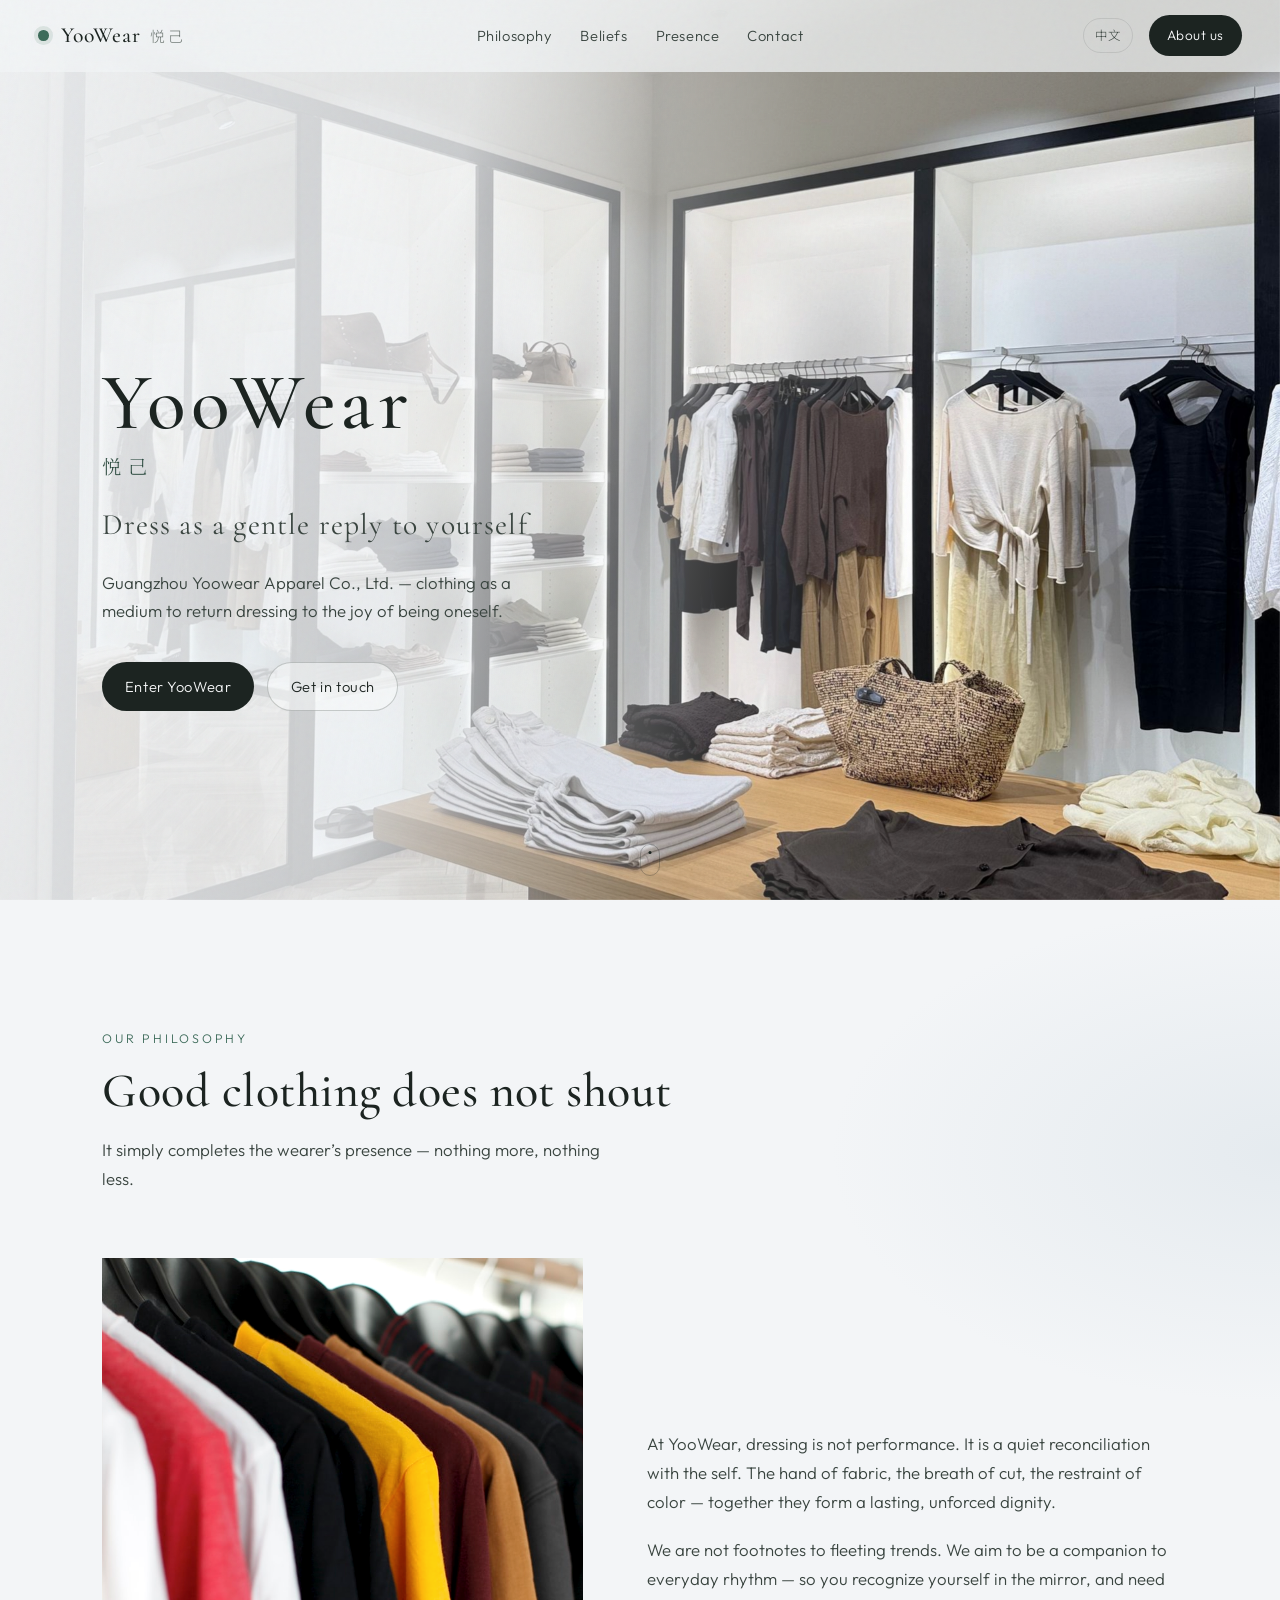
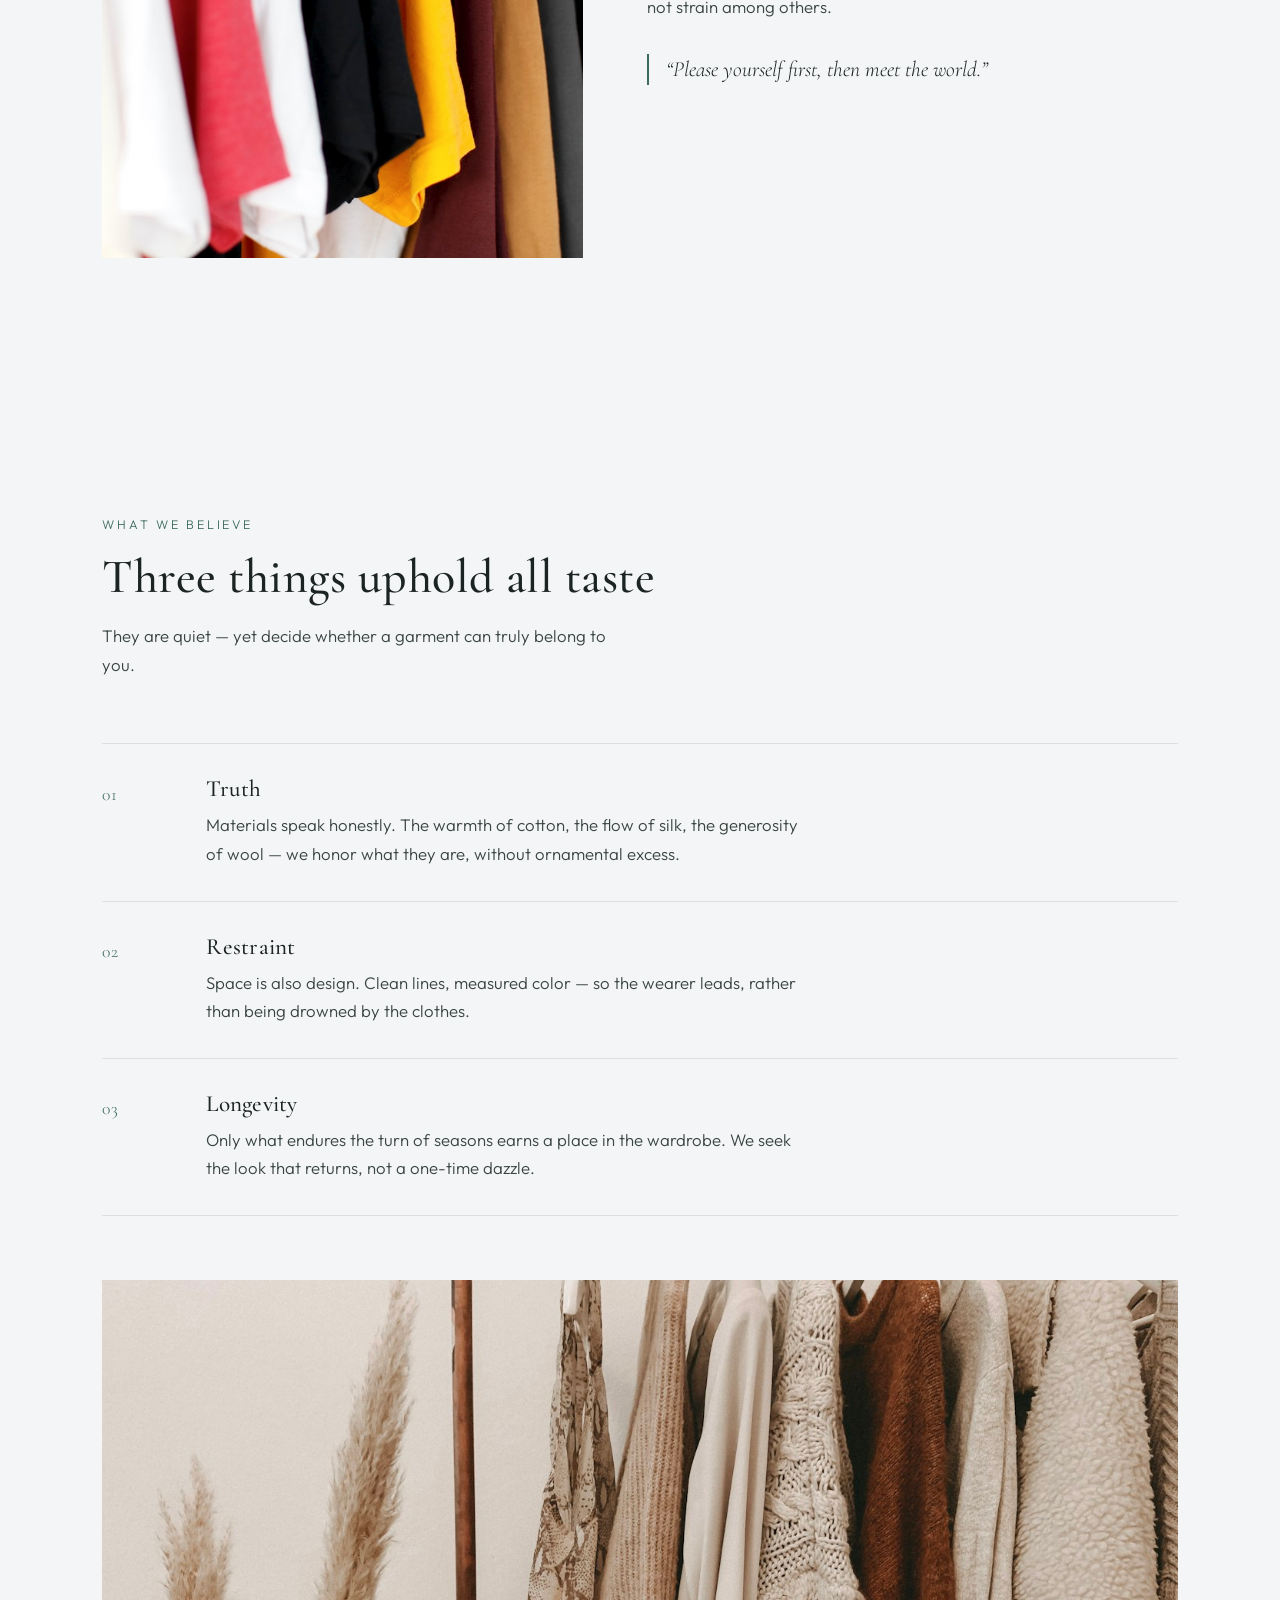
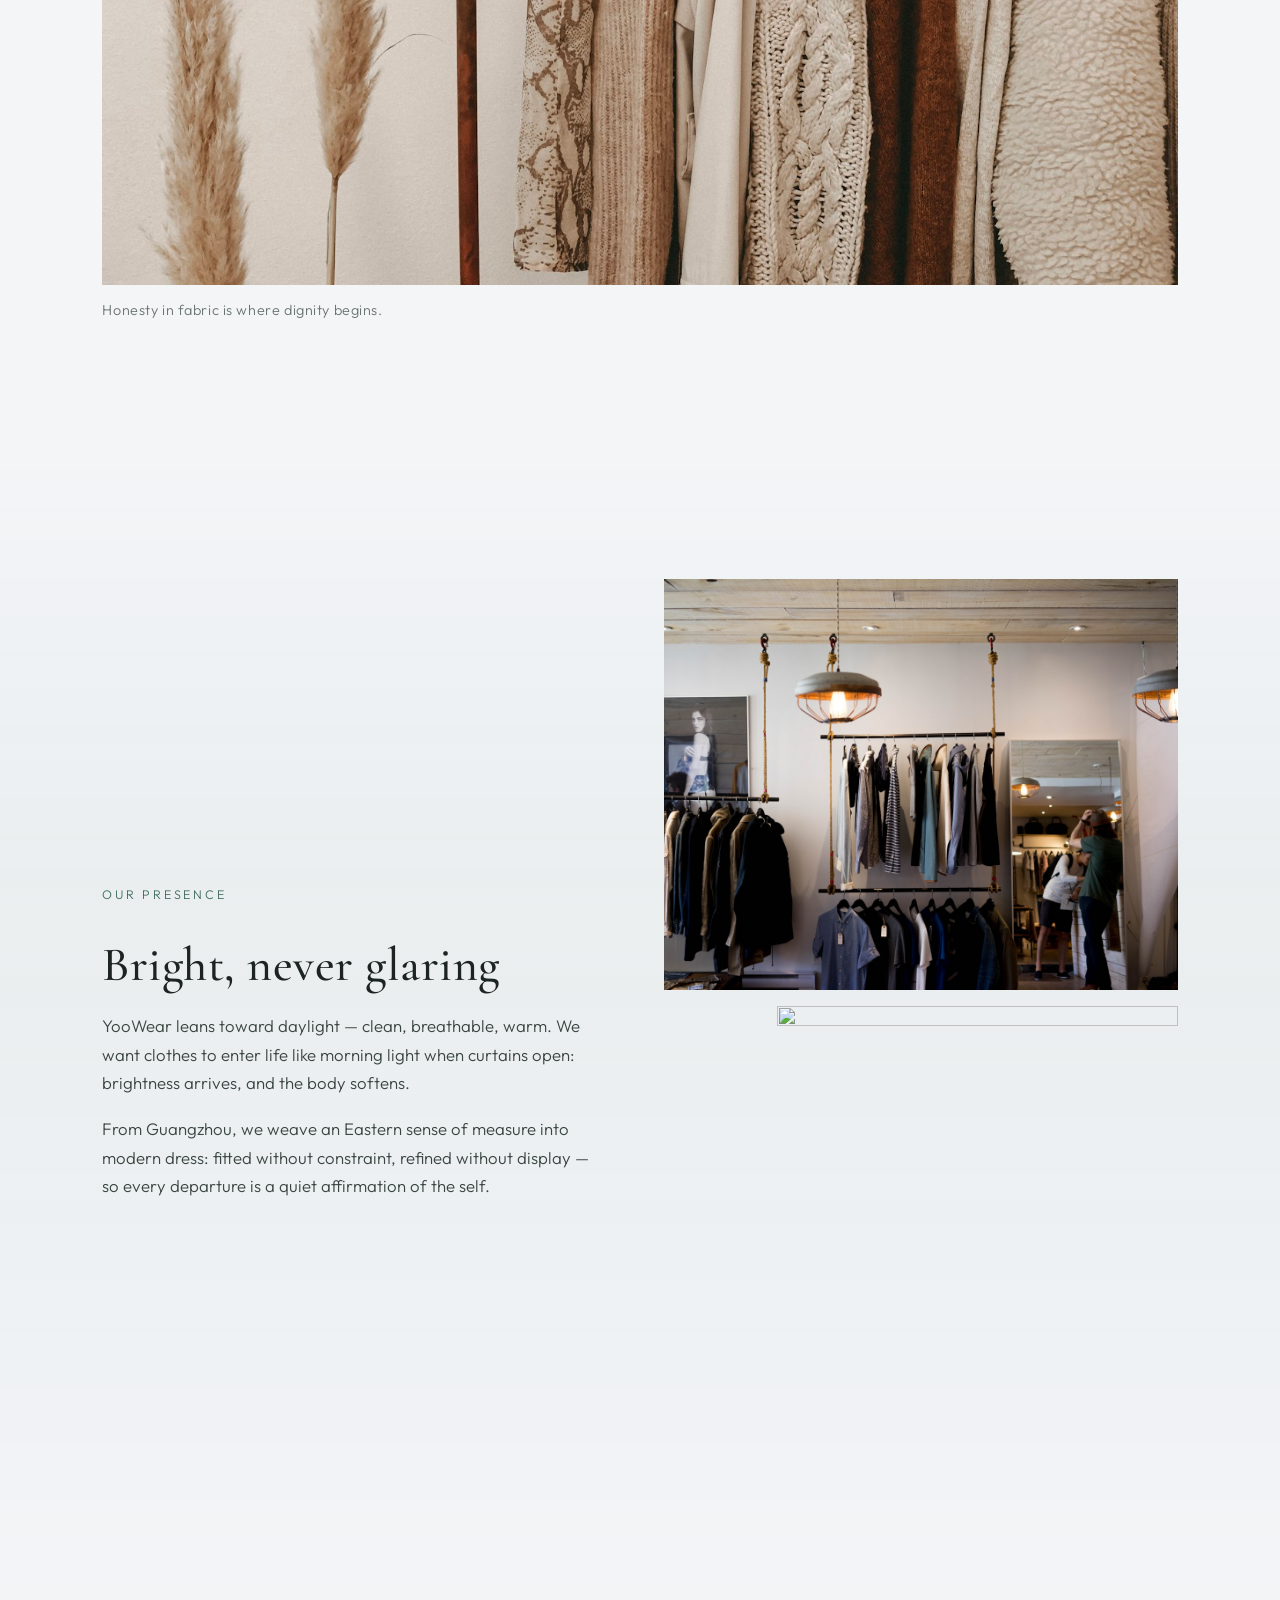
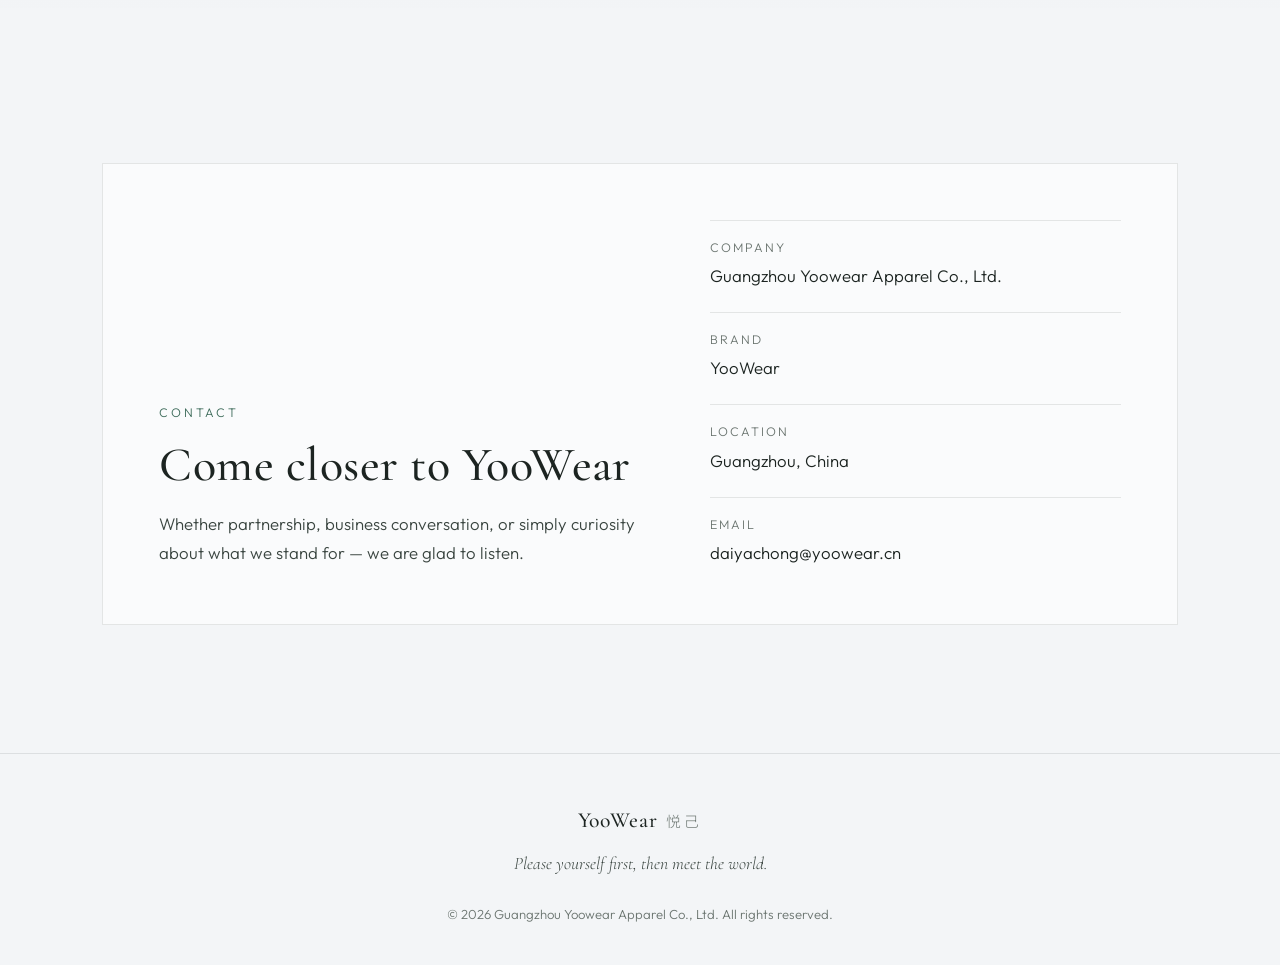
==== index.html @ 7bc07f82 "Initial commit: YooWear bilingual static site. Co-authored-by: Cursor <cursoragent@cursor.com>" ====
<!DOCTYPE html>
<html lang="zh-CN">
  <head>
    <meta charset="UTF-8" />
    <meta name="viewport" content="width=device-width, initial-scale=1.0" />
    <meta
      name="description"
      content="广州悦己服装有限公司（YooWear）——以衣为媒，让穿着回归悦己本心。"
    />
    <meta name="theme-color" content="#f3f5f7" />
    <meta property="og:title" content="YooWear 悦己 | 广州悦己服装有限公司" />
    <meta
      property="og:description"
      content="衣着，是对自己温柔的回应。Bright clothing philosophy from Guangzhou."
    />
    <meta property="og:type" content="website" />
    <meta property="og:image" content="assets/images/hero.jpg" />
    <link rel="icon" type="image/svg+xml" href="assets/favicon.svg" />
    <link rel="preconnect" href="https://fonts.googleapis.com" />
    <link rel="preconnect" href="https://fonts.gstatic.com" crossorigin />
    <link
      href="https://fonts.googleapis.com/css2?family=Cormorant+Garamond:ital,wght@0,400;0,500;0,600;1,400&family=Noto+Sans+SC:wght@300;400;500&family=Noto+Serif+SC:wght@400;500;600&family=Outfit:wght@300;400;500&display=swap"
      rel="stylesheet"
    />
    <link rel="stylesheet" href="css/styles.css" />
    <title>YooWear 悦己 | 广州悦己服装有限公司</title>
  </head>
  <body>
    <div class="noise" aria-hidden="true"></div>

    <header class="site-header" id="top">
      <a class="brand" href="#top" aria-label="YooWear">
        <span class="brand-mark" aria-hidden="true"></span>
        <span class="brand-text">
          <span class="brand-en">YooWear</span>
          <span class="brand-zh" data-i18n="brand.zh">悦己</span>
        </span>
      </a>
      <nav class="nav" aria-label="Primary">
        <a href="#philosophy" data-i18n="nav.philosophy">理念</a>
        <a href="#beliefs" data-i18n="nav.beliefs">信念</a>
        <a href="#presence" data-i18n="nav.presence">姿态</a>
        <a href="#contact" data-i18n="nav.contact">联络</a>
      </nav>
      <div class="header-actions">
        <button
          type="button"
          class="lang-switch"
          id="langSwitch"
          aria-label="Switch language"
        >
          <span data-lang-label>EN</span>
        </button>
        <a class="header-cta" href="#contact" data-i18n="nav.cta">了解我们</a>
      </div>
      <button
        type="button"
        class="menu-toggle"
        id="menuToggle"
        aria-expanded="false"
        aria-controls="mobileNav"
        aria-label="Menu"
      >
        <span></span><span></span>
      </button>
    </header>

    <div class="mobile-nav" id="mobileNav" hidden>
      <a href="#philosophy" data-i18n="nav.philosophy">理念</a>
      <a href="#beliefs" data-i18n="nav.beliefs">信念</a>
      <a href="#presence" data-i18n="nav.presence">姿态</a>
      <a href="#contact" data-i18n="nav.contact">联络</a>
      <button type="button" class="lang-switch mobile" id="langSwitchMobile">
        <span data-lang-label>EN</span>
      </button>
    </div>

    <main>
      <section class="hero" aria-label="Hero">
        <div class="hero-media">
          <img
            src="assets/images/hero.jpg"
            alt=""
            width="1920"
            height="1280"
            fetchpriority="high"
          />
          <div class="hero-veil" aria-hidden="true"></div>
        </div>
        <div class="hero-content">
          <p class="hero-brand">YooWear</p>
          <p class="hero-brand-zh" data-i18n="brand.zh">悦己</p>
          <h1 data-i18n="hero.title">衣着，是对自己温柔的回应</h1>
          <p class="hero-lead" data-i18n="hero.lead">
            广州悦己服装有限公司，以衣为媒，让穿着回归悦己本心。
          </p>
          <div class="hero-actions">
            <a class="btn btn-primary" href="#philosophy" data-i18n="hero.cta"
              >走进悦己</a
            >
            <a class="btn btn-ghost" href="#contact" data-i18n="hero.secondary"
              >与我们联络</a
            >
          </div>
        </div>
        <a class="scroll-hint" href="#philosophy" aria-hidden="true">
          <span></span>
        </a>
      </section>

      <section class="section philosophy" id="philosophy">
        <div class="section-intro">
          <p class="eyebrow" data-i18n="philosophy.eyebrow">我们的理念</p>
          <h2 data-i18n="philosophy.title">好的服装不喧哗</h2>
          <p class="section-lead" data-i18n="philosophy.lead">
            它只恰到好处地成就穿着者的气场——不多一分，也不少一分。
          </p>
        </div>
        <div class="philosophy-grid">
          <figure class="philosophy-visual reveal">
            <img
              src="assets/images/atelier.jpg"
              alt=""
              width="1400"
              height="933"
              loading="lazy"
            />
          </figure>
          <div class="philosophy-copy reveal">
            <p data-i18n="philosophy.p1">
              悦己相信，穿衣不是表演，而是日常里与自我的一次次和解。面料的触感、版型的呼吸、色彩的克制，共同构成一种安静而持久的体面。
            </p>
            <p data-i18n="philosophy.p2">
              我们不做短暂的潮流注脚，而愿成为陪伴生活节奏的衣着伙伴——让人在镜前认出自己，在人群中不必用力。
            </p>
            <blockquote data-i18n="philosophy.quote">
              「先悦己，再示人。」
            </blockquote>
          </div>
        </div>
      </section>

      <section class="section beliefs" id="beliefs">
        <div class="section-intro">
          <p class="eyebrow" data-i18n="beliefs.eyebrow">我们相信</p>
          <h2 data-i18n="beliefs.title">三件事，撑起全部审美</h2>
          <p class="section-lead" data-i18n="beliefs.lead">
            它们不响亮，却决定一件衣服能否真正属于你。
          </p>
        </div>
        <ol class="belief-list">
          <li class="belief reveal">
            <span class="belief-index">01</span>
            <div>
              <h3 data-i18n="beliefs.b1.title">本真</h3>
              <p data-i18n="beliefs.b1.text">
                材质如实说话。棉的温度、丝的流动、羊毛的包容——我们尊重它们本来的样子，不堆砌多余的装饰。
              </p>
            </div>
          </li>
          <li class="belief reveal">
            <span class="belief-index">02</span>
            <div>
              <h3 data-i18n="beliefs.b2.title">克制</h3>
              <p data-i18n="beliefs.b2.text">
                留白也是设计。线条干净，色彩节制，让穿着者成为主角，而不是被衣服淹没。
              </p>
            </div>
          </li>
          <li class="belief reveal">
            <span class="belief-index">03</span>
            <div>
              <h3 data-i18n="beliefs.b3.title">长久</h3>
              <p data-i18n="beliefs.b3.text">
                经得起季节轮转的，才配得上衣柜里的位置。我们追求可反复穿着的耐看，而非一次性的惊艳。
              </p>
            </div>
          </li>
        </ol>
        <figure class="beliefs-visual reveal">
          <img
            src="assets/images/fabric.jpg"
            alt=""
            width="1400"
            height="933"
            loading="lazy"
          />
          <figcaption data-i18n="beliefs.caption">
            面料的诚实，是一切体面的起点。
          </figcaption>
        </figure>
      </section>

      <section class="section presence" id="presence">
        <div class="presence-layout">
          <div class="presence-copy reveal">
            <p class="eyebrow" data-i18n="presence.eyebrow">我们的姿态</p>
            <h2 data-i18n="presence.title">明亮，却不刺眼</h2>
            <p data-i18n="presence.p1">
              悦己的审美倾向日光——干净、透气、带着温度。我们希望衣服走进生活时，像清晨拉开窗帘的那一刻：光线进来，人也松弛下来。
            </p>
            <p data-i18n="presence.p2">
              从广州出发，我们把东方对「分寸」的理解织进现代衣着：合身而不局促，讲究而不张扬，让每一次出门，都是对自我的轻轻肯定。
            </p>
          </div>
          <div class="presence-gallery">
            <figure class="reveal">
              <img
                src="assets/images/space.jpg"
                alt=""
                width="1400"
                height="933"
                loading="lazy"
              />
            </figure>
            <figure class="reveal">
              <img
                src="assets/images/detail.jpg"
                alt=""
                width="1200"
                height="800"
                loading="lazy"
              />
            </figure>
          </div>
        </div>
      </section>

      <section class="section contact" id="contact">
        <div class="contact-panel reveal">
          <div class="contact-copy">
            <p class="eyebrow" data-i18n="contact.eyebrow">联络</p>
            <h2 data-i18n="contact.title">欢迎走近悦己</h2>
            <p class="section-lead" data-i18n="contact.lead">
              无论是品牌合作、商务洽谈，或只是想了解我们在坚持什么——我们乐于倾听。
            </p>
          </div>
          <dl class="contact-details">
            <div>
              <dt data-i18n="contact.company">公司</dt>
              <dd data-i18n="contact.companyValue">广州悦己服装有限公司</dd>
            </div>
            <div>
              <dt data-i18n="contact.brand">品牌</dt>
              <dd>YooWear</dd>
            </div>
            <div>
              <dt data-i18n="contact.location">所在地</dt>
              <dd data-i18n="contact.locationValue">中国 · 广州</dd>
            </div>
            <div>
              <dt data-i18n="contact.email">邮箱</dt>
              <dd>
                <a href="mailto:daiyachong@yoowear.cn">daiyachong@yoowear.cn</a>
              </dd>
            </div>
          </dl>
        </div>
      </section>
    </main>

    <footer class="site-footer">
      <div class="footer-brand">
        <span class="brand-en">YooWear</span>
        <span class="brand-zh" data-i18n="brand.zh">悦己</span>
      </div>
      <p class="footer-tagline" data-i18n="footer.tagline">
        先悦己，再示人。
      </p>
      <p class="footer-copy">
        <span data-i18n="footer.rights"
          >© 2026 广州悦己服装有限公司 保留所有权利</span
        >
      </p>
    </footer>

    <script src="js/i18n.js"></script>
    <script src="js/main.js"></script>
  </body>
</html>
---- css/styles.css ----
:root {
  --bg: #f3f5f7;
  --bg-elevated: #fafbfc;
  --ink: #1c2421;
  --ink-soft: #3a4540;
  --muted: #6b7570;
  --line: rgba(28, 36, 33, 0.1);
  --accent: #3d6b5a;
  --accent-deep: #2a4a3e;
  --accent-mist: rgba(61, 107, 90, 0.12);
  --hero-veil: linear-gradient(
    105deg,
    rgba(243, 245, 247, 0.94) 0%,
    rgba(243, 245, 247, 0.78) 38%,
    rgba(243, 245, 247, 0.18) 68%,
    rgba(243, 245, 247, 0.05) 100%
  );
  --serif-en: "Cormorant Garamond", "Noto Serif SC", Georgia, serif;
  --serif-zh: "Noto Serif SC", "Cormorant Garamond", serif;
  --sans: "Outfit", "Noto Sans SC", sans-serif;
  --sans-zh: "Noto Sans SC", "Outfit", sans-serif;
  --ease: cubic-bezier(0.22, 1, 0.36, 1);
  --header-h: 4.5rem;
  --space: clamp(1.25rem, 3vw, 2.5rem);
  --max: 72rem;
}

*,
*::before,
*::after {
  box-sizing: border-box;
}

html {
  scroll-behavior: smooth;
}

body {
  margin: 0;
  min-height: 100vh;
  color: var(--ink);
  background:
    radial-gradient(1200px 600px at 10% -10%, rgba(61, 107, 90, 0.07), transparent 55%),
    radial-gradient(900px 500px at 100% 20%, rgba(180, 198, 210, 0.22), transparent 50%),
    var(--bg);
  font-family: var(--sans-zh);
  font-weight: 300;
  font-size: 1.05rem;
  line-height: 1.7;
  -webkit-font-smoothing: antialiased;
  text-rendering: optimizeLegibility;
}

body[data-lang="en"] {
  font-family: var(--sans);
}

img {
  display: block;
  max-width: 100%;
  height: auto;
}

a {
  color: inherit;
  text-decoration: none;
}

button {
  font: inherit;
  color: inherit;
  background: none;
  border: 0;
  cursor: pointer;
}

h1,
h2,
h3 {
  margin: 0;
  font-weight: 500;
  line-height: 1.2;
  letter-spacing: 0.01em;
}

body[data-lang="zh"] h1,
body[data-lang="zh"] h2,
body[data-lang="zh"] h3,
body[data-lang="zh"] .brand-zh,
body[data-lang="zh"] blockquote {
  font-family: var(--serif-zh);
}

body[data-lang="en"] h1,
body[data-lang="en"] h2,
body[data-lang="en"] h3,
body[data-lang="en"] blockquote {
  font-family: var(--serif-en);
}

p {
  margin: 0;
}

.noise {
  pointer-events: none;
  position: fixed;
  inset: 0;
  z-index: 80;
  opacity: 0.035;
  mix-blend-mode: multiply;
  background-image: url("data:image/svg+xml,%3Csvg viewBox='0 0 200 200' xmlns='http://www.w3.org/2000/svg'%3E%3Cfilter id='n'%3E%3CfeTurbulence type='fractalNoise' baseFrequency='0.85' numOctaves='4' stitchTiles='stitch'/%3E%3C/filter%3E%3Crect width='100%25' height='100%25' filter='url(%23n)'/%3E%3C/svg%3E");
}

/* Header */
.site-header {
  position: fixed;
  inset: 0 0 auto;
  z-index: 50;
  display: grid;
  grid-template-columns: 1fr auto 1fr;
  align-items: center;
  height: var(--header-h);
  padding: 0 var(--space);
  background: rgba(243, 245, 247, 0.72);
  backdrop-filter: blur(14px);
  -webkit-backdrop-filter: blur(14px);
  border-bottom: 1px solid transparent;
  transition: border-color 0.4s var(--ease), background 0.4s var(--ease);
}

.site-header.is-scrolled {
  border-bottom-color: var(--line);
  background: rgba(243, 245, 247, 0.9);
}

.brand {
  display: inline-flex;
  align-items: center;
  gap: 0.75rem;
  justify-self: start;
}

.brand-mark {
  width: 0.65rem;
  height: 0.65rem;
  border-radius: 50%;
  background: var(--accent);
  box-shadow: 0 0 0 4px var(--accent-mist);
}

.brand-text {
  display: flex;
  align-items: baseline;
  gap: 0.55rem;
}

.brand-en {
  font-family: var(--serif-en);
  font-size: 1.35rem;
  font-weight: 500;
  letter-spacing: 0.04em;
}

.brand-zh {
  font-size: 0.92rem;
  color: var(--muted);
  letter-spacing: 0.2em;
}

.nav {
  display: none;
  gap: 1.75rem;
}

.nav a,
.mobile-nav a {
  position: relative;
  font-size: 0.92rem;
  letter-spacing: 0.04em;
  color: var(--ink-soft);
  transition: color 0.25s var(--ease);
}

.nav a::after {
  content: "";
  position: absolute;
  left: 0;
  right: 0;
  bottom: -0.35rem;
  height: 1px;
  background: var(--accent);
  transform: scaleX(0);
  transform-origin: left;
  transition: transform 0.35s var(--ease);
}

.nav a:hover,
.mobile-nav a:hover {
  color: var(--ink);
}

.nav a:hover::after {
  transform: scaleX(1);
}

.header-actions {
  display: none;
  align-items: center;
  gap: 1rem;
  justify-self: end;
}

.lang-switch {
  min-width: 2.75rem;
  padding: 0.35rem 0.65rem;
  border: 1px solid var(--line);
  border-radius: 999px;
  font-size: 0.78rem;
  letter-spacing: 0.12em;
  color: var(--ink-soft);
  transition: border-color 0.25s var(--ease), color 0.25s var(--ease),
    background 0.25s var(--ease);
}

.lang-switch:hover {
  border-color: var(--accent);
  color: var(--accent-deep);
  background: var(--accent-mist);
}

.header-cta {
  padding: 0.55rem 1.1rem;
  border-radius: 999px;
  background: var(--ink);
  color: var(--bg-elevated);
  font-size: 0.85rem;
  letter-spacing: 0.04em;
  transition: background 0.25s var(--ease), transform 0.25s var(--ease);
}

.header-cta:hover {
  background: var(--accent-deep);
  transform: translateY(-1px);
}

.menu-toggle {
  justify-self: end;
  width: 2.5rem;
  height: 2.5rem;
  display: grid;
  place-content: center;
  gap: 6px;
}

.menu-toggle span {
  display: block;
  width: 1.25rem;
  height: 1.5px;
  background: var(--ink);
  transition: transform 0.3s var(--ease);
}

.menu-toggle[aria-expanded="true"] span:first-child {
  transform: translateY(3.75px) rotate(45deg);
}

.menu-toggle[aria-expanded="true"] span:last-child {
  transform: translateY(-3.75px) rotate(-45deg);
}

.mobile-nav {
  position: fixed;
  inset: var(--header-h) 0 auto;
  z-index: 45;
  display: grid;
  gap: 1.25rem;
  padding: 1.5rem var(--space) 2rem;
  background: rgba(250, 251, 252, 0.97);
  border-bottom: 1px solid var(--line);
  transform-origin: top;
  animation: drop 0.35s var(--ease);
}

.mobile-nav[hidden] {
  display: none;
}

.mobile-nav .lang-switch {
  justify-self: start;
  margin-top: 0.5rem;
}

@keyframes drop {
  from {
    opacity: 0;
    transform: translateY(-8px);
  }
  to {
    opacity: 1;
    transform: translateY(0);
  }
}

/* Hero */
.hero {
  position: relative;
  min-height: 100svh;
  display: grid;
  align-items: end;
  overflow: hidden;
}

.hero-media {
  position: absolute;
  inset: 0;
}

.hero-media img {
  width: 100%;
  height: 100%;
  object-fit: cover;
  object-position: 55% center;
  transform: scale(1.04);
  animation: heroZoom 18s var(--ease) forwards;
}

.hero-veil {
  position: absolute;
  inset: 0;
  background: var(--hero-veil);
}

.hero-content {
  position: relative;
  z-index: 2;
  width: min(100%, var(--max));
  margin: 0 auto;
  padding: calc(var(--header-h) + 4rem) var(--space) 5.5rem;
  max-width: 38rem;
  margin-left: max(var(--space), calc((100% - var(--max)) / 2));
}

.hero-brand {
  margin-bottom: 0.35rem;
  font-family: var(--serif-en);
  font-size: clamp(2.6rem, 7vw, 5rem);
  font-weight: 500;
  letter-spacing: 0.06em;
  line-height: 1.05;
  color: var(--ink);
  opacity: 0;
  animation: rise 0.9s var(--ease) 0.15s forwards;
}

.hero-brand-zh {
  margin-bottom: 1.35rem;
  font-family: var(--serif-zh);
  font-size: clamp(1rem, 2vw, 1.2rem);
  letter-spacing: 0.35em;
  color: var(--accent-deep);
  opacity: 0;
  animation: rise 0.9s var(--ease) 0.22s forwards;
}

.hero h1 {
  font-size: clamp(1.35rem, 2.8vw, 1.85rem);
  font-weight: 400;
  line-height: 1.45;
  letter-spacing: 0.04em;
  color: var(--ink-soft);
  max-width: 28rem;
  opacity: 0;
  animation: rise 1s var(--ease) 0.28s forwards;
}

body[data-lang="zh"] .hero h1 {
  letter-spacing: 0.12em;
}

.hero-lead {
  margin-top: 1.35rem;
  max-width: 28rem;
  color: var(--ink-soft);
  font-size: 1.05rem;
  opacity: 0;
  animation: rise 1s var(--ease) 0.42s forwards;
}

.hero-actions {
  display: flex;
  flex-wrap: wrap;
  gap: 0.85rem;
  margin-top: 2.25rem;
  opacity: 0;
  animation: rise 1s var(--ease) 0.55s forwards;
}

.btn {
  display: inline-flex;
  align-items: center;
  justify-content: center;
  min-height: 2.85rem;
  padding: 0.7rem 1.4rem;
  border-radius: 999px;
  font-size: 0.92rem;
  letter-spacing: 0.04em;
  transition: transform 0.25s var(--ease), background 0.25s var(--ease),
    color 0.25s var(--ease), border-color 0.25s var(--ease);
}

.btn:hover {
  transform: translateY(-2px);
}

.btn-primary {
  background: var(--ink);
  color: #f7f8f9;
}

.btn-primary:hover {
  background: var(--accent-deep);
}

.btn-ghost {
  border: 1px solid rgba(28, 36, 33, 0.22);
  background: rgba(250, 251, 252, 0.55);
  backdrop-filter: blur(6px);
}

.btn-ghost:hover {
  border-color: var(--accent);
  color: var(--accent-deep);
}

.scroll-hint {
  position: absolute;
  left: 50%;
  bottom: 1.5rem;
  z-index: 2;
  width: 1.25rem;
  height: 2rem;
  border: 1px solid rgba(28, 36, 33, 0.25);
  border-radius: 999px;
  transform: translateX(-50%);
  opacity: 0;
  animation: rise 0.8s var(--ease) 1s forwards;
}

.scroll-hint span {
  position: absolute;
  left: 50%;
  top: 0.35rem;
  width: 3px;
  height: 3px;
  border-radius: 50%;
  background: var(--ink);
  transform: translateX(-50%);
  animation: scrollDot 1.6s var(--ease) infinite;
}

@keyframes heroZoom {
  to {
    transform: scale(1);
  }
}

@keyframes rise {
  from {
    opacity: 0;
    transform: translateY(18px);
  }
  to {
    opacity: 1;
    transform: translateY(0);
  }
}

@keyframes scrollDot {
  0% {
    opacity: 1;
    transform: translate(-50%, 0);
  }
  100% {
    opacity: 0;
    transform: translate(-50%, 12px);
  }
}

/* Sections */
.section {
  width: min(100%, var(--max));
  margin: 0 auto;
  padding: clamp(4.5rem, 10vw, 8rem) var(--space);
}

.section-intro {
  max-width: 38rem;
  margin-bottom: clamp(2.5rem, 6vw, 4rem);
}

.eyebrow {
  margin-bottom: 0.85rem;
  font-size: 0.78rem;
  letter-spacing: 0.22em;
  text-transform: uppercase;
  color: var(--accent);
}

.section h2 {
  font-size: clamp(2rem, 4vw, 3rem);
}

.section-lead {
  margin-top: 1rem;
  color: var(--ink-soft);
  max-width: 32rem;
}

/* Philosophy */
.philosophy-grid {
  display: grid;
  gap: clamp(1.75rem, 4vw, 3rem);
  align-items: center;
}

.philosophy-visual {
  margin: 0;
  overflow: hidden;
}

.philosophy-visual img {
  width: 100%;
  aspect-ratio: 4 / 5;
  object-fit: cover;
  filter: saturate(0.92) contrast(1.02);
  transition: transform 1.2s var(--ease);
}

.philosophy-visual:hover img {
  transform: scale(1.03);
}

.philosophy-copy {
  display: grid;
  gap: 1.25rem;
  color: var(--ink-soft);
}

.philosophy-copy blockquote {
  margin: 0.75rem 0 0;
  padding-left: 1.1rem;
  border-left: 2px solid var(--accent);
  color: var(--ink);
  font-size: 1.35rem;
  font-style: italic;
  line-height: 1.45;
}

/* Beliefs */
.belief-list {
  list-style: none;
  margin: 0;
  padding: 0;
  display: grid;
  gap: 0;
  border-top: 1px solid var(--line);
}

.belief {
  display: grid;
  grid-template-columns: 3.5rem 1fr;
  gap: 1rem;
  padding: 1.75rem 0;
  border-bottom: 1px solid var(--line);
}

.belief-index {
  font-family: var(--serif-en);
  font-size: 1.1rem;
  color: var(--accent);
  letter-spacing: 0.06em;
  padding-top: 0.2rem;
}

.belief h3 {
  margin-bottom: 0.45rem;
  font-size: 1.45rem;
}

.belief p {
  color: var(--ink-soft);
  max-width: 38rem;
}

.beliefs-visual {
  margin: clamp(2.5rem, 6vw, 4rem) 0 0;
}

.beliefs-visual img {
  width: 100%;
  aspect-ratio: 16 / 9;
  object-fit: cover;
}

.beliefs-visual figcaption {
  margin-top: 0.85rem;
  font-size: 0.9rem;
  color: var(--muted);
  letter-spacing: 0.04em;
}

/* Presence */
.presence {
  width: 100%;
  max-width: none;
  padding-left: 0;
  padding-right: 0;
  background:
    linear-gradient(180deg, transparent, rgba(61, 107, 90, 0.05) 40%, transparent),
    var(--bg);
}

.presence-layout {
  width: min(100%, var(--max));
  margin: 0 auto;
  padding: 0 var(--space);
  display: grid;
  gap: clamp(2rem, 5vw, 4rem);
  align-items: center;
}

.presence-copy {
  max-width: 34rem;
  display: grid;
  gap: 1.1rem;
}

.presence-copy p:not(.eyebrow) {
  color: var(--ink-soft);
}

.presence-gallery {
  display: grid;
  gap: 1rem;
}

.presence-gallery figure {
  margin: 0;
  overflow: hidden;
}

.presence-gallery img {
  width: 100%;
  aspect-ratio: 5 / 4;
  object-fit: cover;
  transition: transform 1.1s var(--ease);
}

.presence-gallery figure:hover img {
  transform: scale(1.04);
}

.presence-gallery figure:last-child {
  width: 78%;
  justify-self: end;
}

.presence-gallery figure:last-child img {
  aspect-ratio: 4 / 5;
}

/* Contact */
.contact-panel {
  display: grid;
  gap: 2.5rem;
  padding: clamp(2rem, 5vw, 3.5rem);
  background: var(--bg-elevated);
  border: 1px solid var(--line);
}

.contact-details {
  margin: 0;
  display: grid;
  gap: 1.35rem;
}

.contact-details div {
  display: grid;
  gap: 0.25rem;
  padding-top: 1rem;
  border-top: 1px solid var(--line);
}

.contact-details dt {
  font-size: 0.78rem;
  letter-spacing: 0.16em;
  text-transform: uppercase;
  color: var(--muted);
}

.contact-details dd {
  margin: 0;
  font-size: 1.05rem;
}

.contact-details a {
  border-bottom: 1px solid transparent;
  transition: border-color 0.25s var(--ease), color 0.25s var(--ease);
}

.contact-details a:hover {
  color: var(--accent-deep);
  border-bottom-color: var(--accent);
}

/* Footer */
.site-footer {
  padding: 3rem var(--space) 2.5rem;
  border-top: 1px solid var(--line);
  text-align: center;
}

.footer-brand {
  display: inline-flex;
  align-items: baseline;
  gap: 0.55rem;
  margin-bottom: 0.65rem;
}

.footer-tagline {
  color: var(--ink-soft);
  font-family: var(--serif-zh);
  font-size: 1.1rem;
  margin-bottom: 1.5rem;
}

body[data-lang="en"] .footer-tagline {
  font-family: var(--serif-en);
  font-style: italic;
}

.footer-copy {
  font-size: 0.82rem;
  color: var(--muted);
}

/* Reveal */
.reveal {
  opacity: 0;
  transform: translateY(24px);
  transition: opacity 0.85s var(--ease), transform 0.85s var(--ease);
}

.reveal.is-visible {
  opacity: 1;
  transform: translateY(0);
}

/* Desktop */
@media (min-width: 860px) {
  .nav,
  .header-actions {
    display: flex;
  }

  .menu-toggle {
    display: none;
  }

  .hero-content {
    align-self: center;
    padding-bottom: 0;
    margin-top: calc(var(--header-h) * 0.5);
  }

  .hero-veil {
    background: linear-gradient(
      100deg,
      rgba(243, 245, 247, 0.96) 0%,
      rgba(243, 245, 247, 0.82) 34%,
      rgba(243, 245, 247, 0.2) 58%,
      transparent 78%
    );
  }

  .philosophy-grid {
    grid-template-columns: 0.95fr 1.05fr;
    gap: 4rem;
  }

  .philosophy-visual img {
    aspect-ratio: 4 / 5;
    min-height: 34rem;
  }

  .belief {
    grid-template-columns: 5rem 1fr;
    gap: 1.5rem;
    padding: 2rem 0;
  }

  .presence-layout {
    grid-template-columns: 1fr 1.05fr;
    gap: 4.5rem;
  }

  .contact-panel {
    grid-template-columns: 1.1fr 0.9fr;
    align-items: end;
    gap: 3rem;
  }
}

@media (min-width: 1100px) {
  .hero-media img {
    object-position: 60% center;
  }
}

@media (prefers-reduced-motion: reduce) {
  html {
    scroll-behavior: auto;
  }

  .hero-media img,
  .hero-brand,
  .hero-brand-zh,
  .hero h1,
  .hero-lead,
  .hero-actions,
  .scroll-hint,
  .reveal {
    animation: none !important;
    transition: none !important;
    opacity: 1 !important;
    transform: none !important;
  }
}
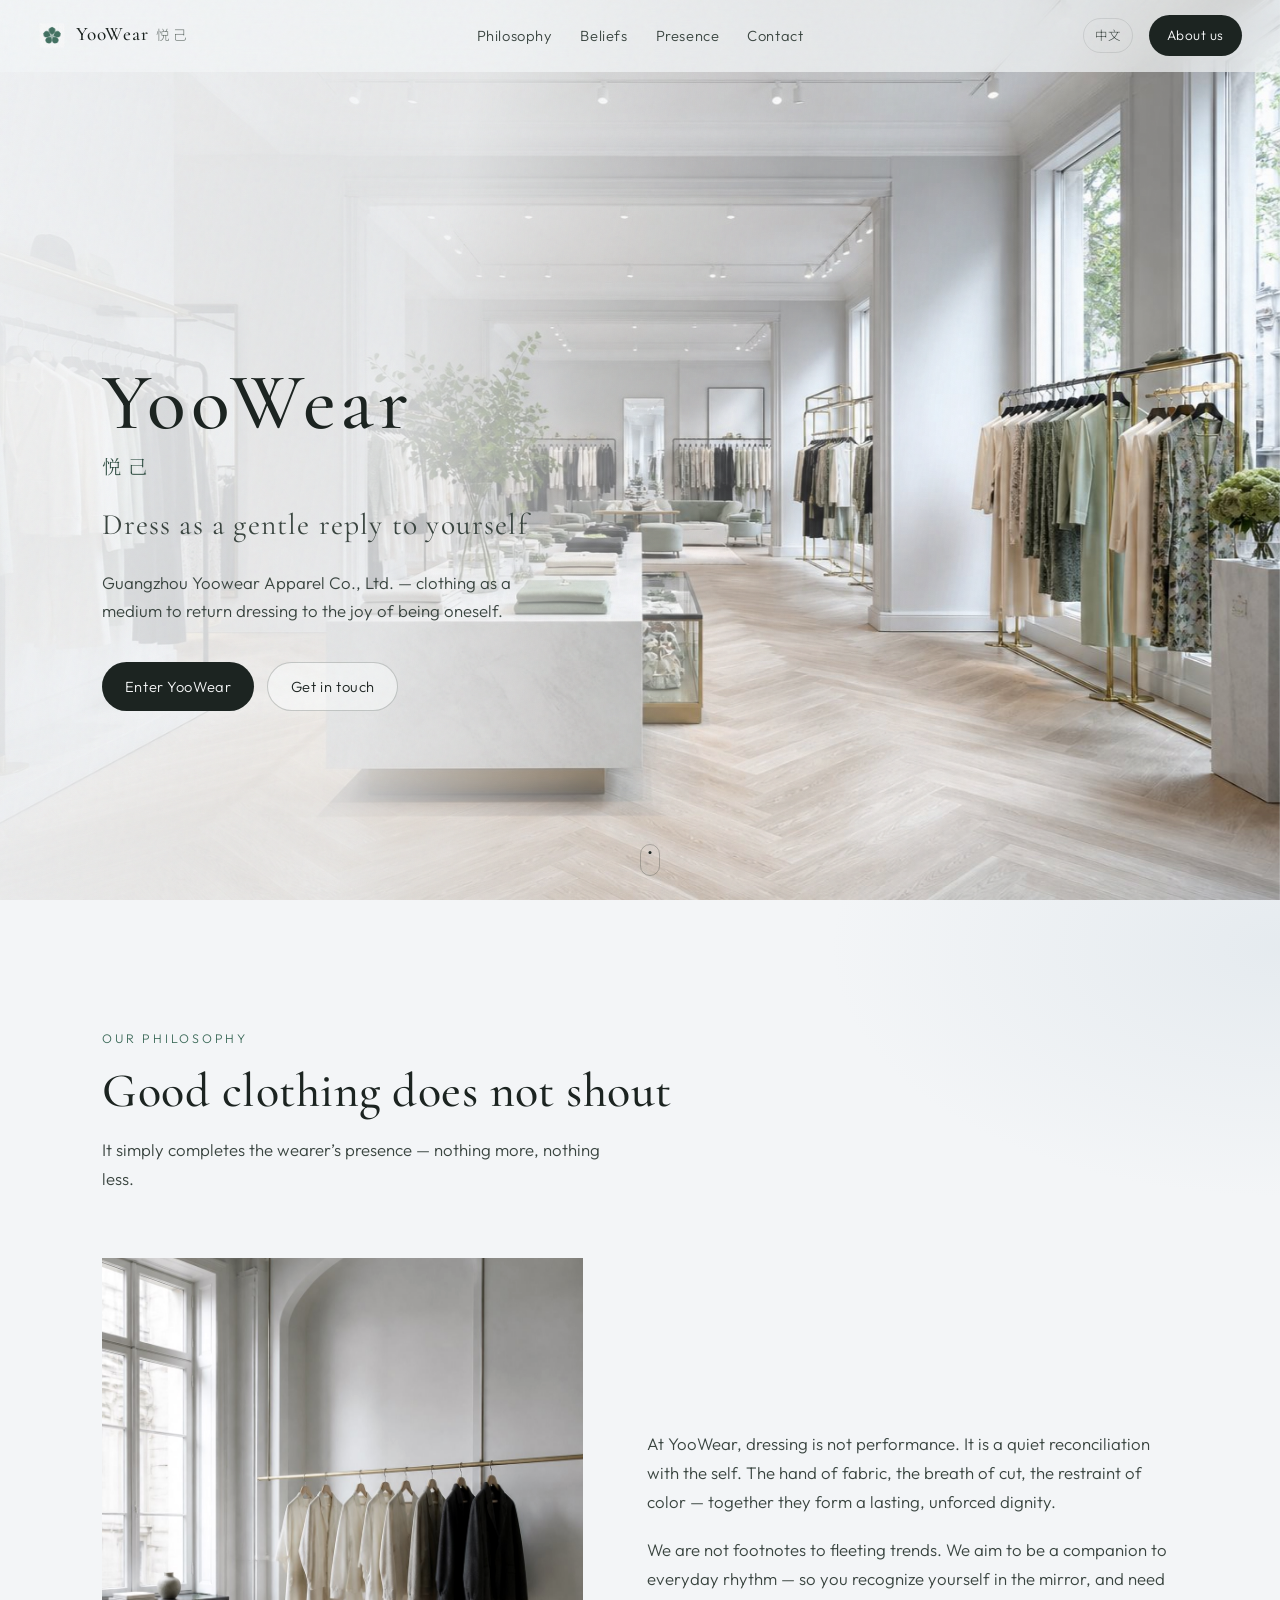
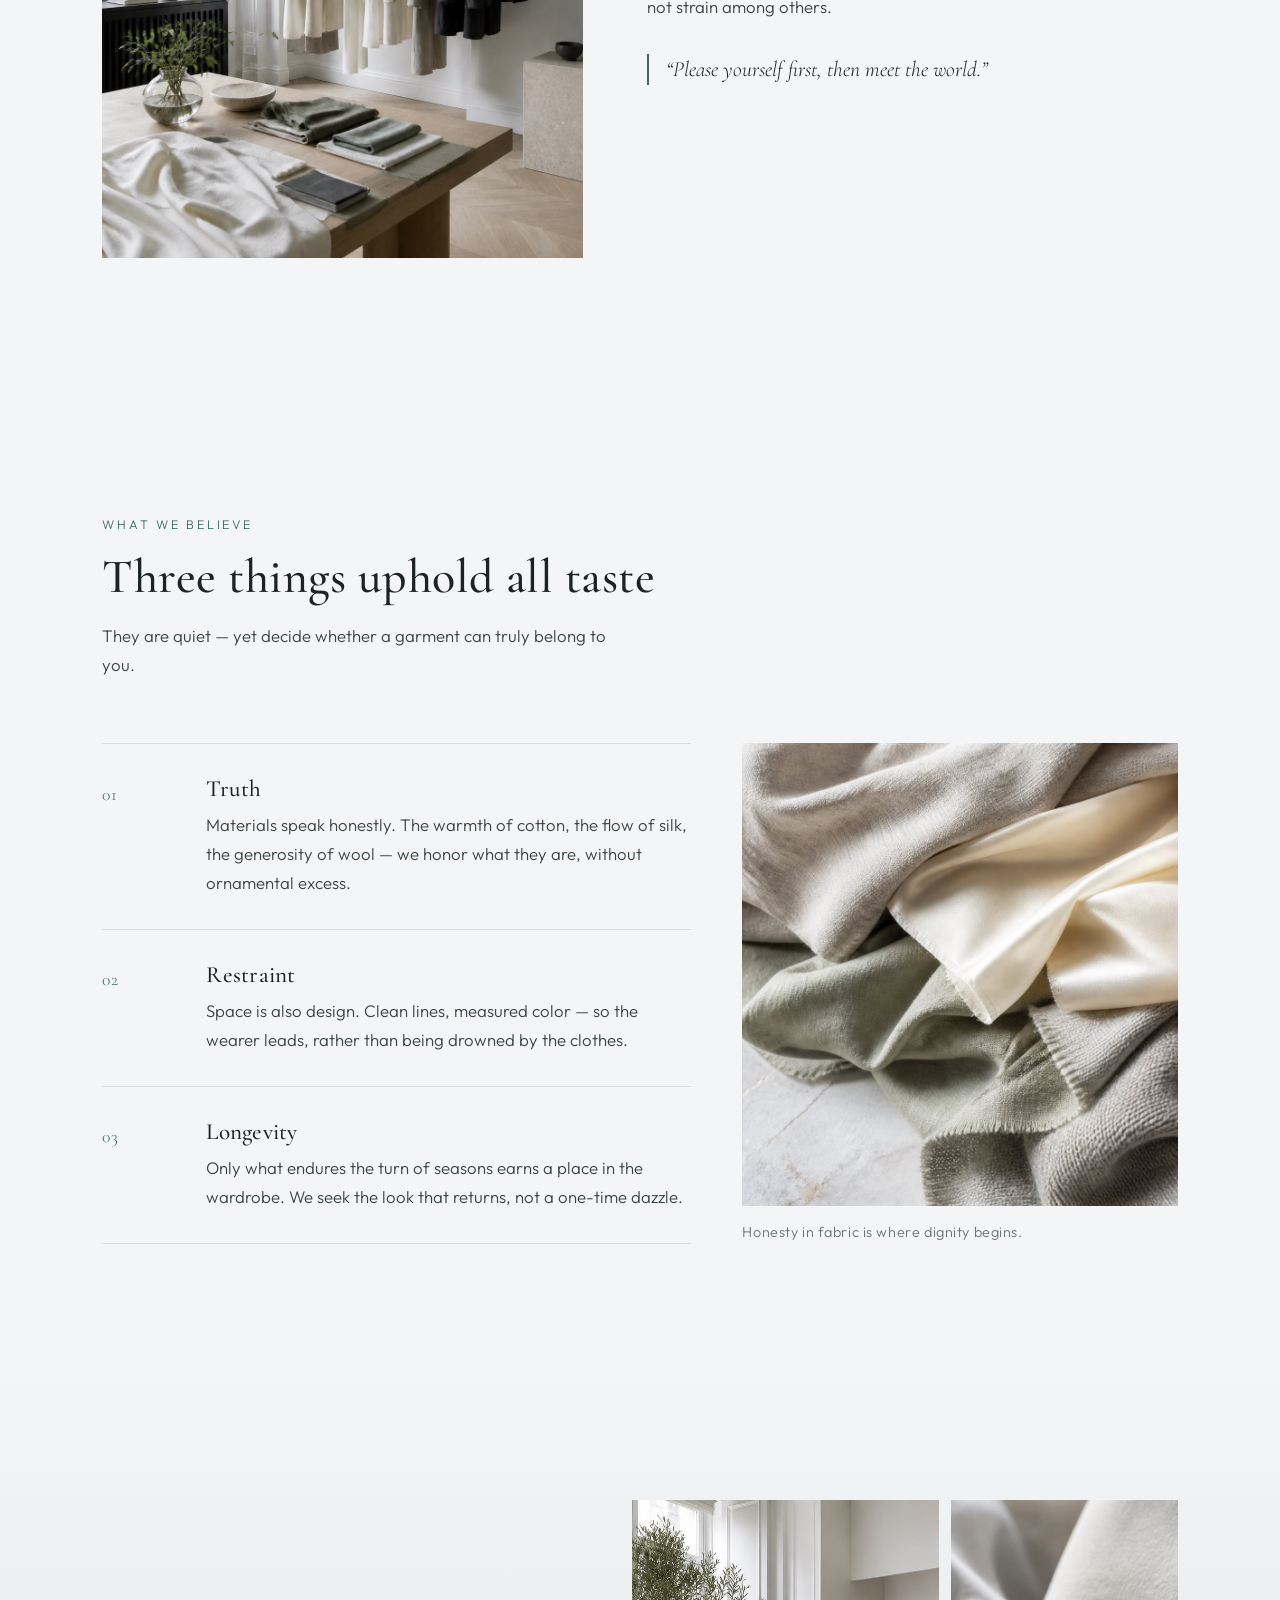
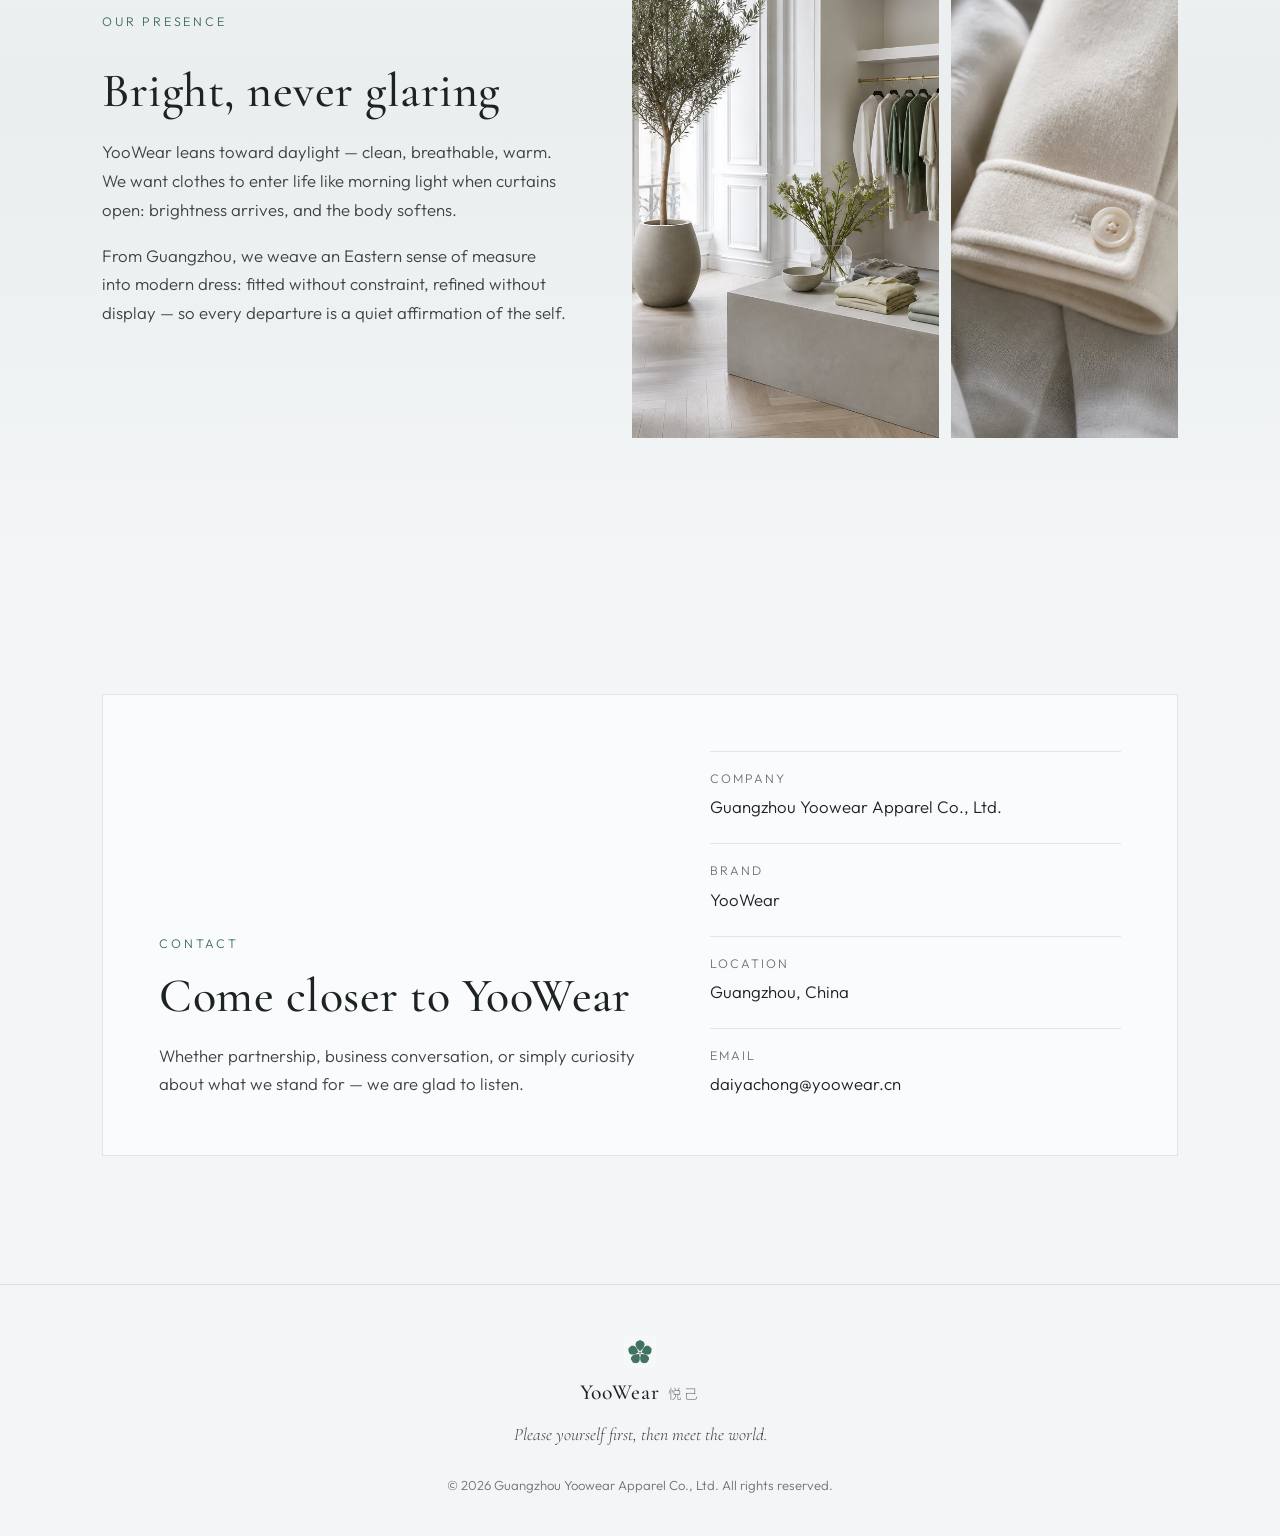
==== commit 9508fe79: "Refine site visuals: AI assets, flower mark, and layout polish. Co-authored-by: Cursor <cursoragent@" ====
--- a/index.html
+++ b/index.html
@@ -15,7 +15,7 @@
     />
     <meta property="og:type" content="website" />
     <meta property="og:image" content="assets/images/hero.jpg" />
-    <link rel="icon" type="image/svg+xml" href="assets/favicon.svg" />
+    <link rel="icon" type="image/png" href="assets/favicon.png" />
     <link rel="preconnect" href="https://fonts.googleapis.com" />
     <link rel="preconnect" href="https://fonts.gstatic.com" crossorigin />
     <link
@@ -30,7 +30,7 @@
 
     <header class="site-header" id="top">
       <a class="brand" href="#top" aria-label="YooWear">
-        <span class="brand-mark" aria-hidden="true"></span>
+        <img class="brand-mark-img" src="assets/mark.png" alt="" width="64" height="64" />
         <span class="brand-text">
           <span class="brand-en">YooWear</span>
           <span class="brand-zh" data-i18n="brand.zh">悦己</span>
@@ -95,12 +95,8 @@
             广州悦己服装有限公司，以衣为媒，让穿着回归悦己本心。
           </p>
           <div class="hero-actions">
-            <a class="btn btn-primary" href="#philosophy" data-i18n="hero.cta"
-              >走进悦己</a
-            >
-            <a class="btn btn-ghost" href="#contact" data-i18n="hero.secondary"
-              >与我们联络</a
-            >
+            <a class="btn btn-primary" href="#philosophy" data-i18n="hero.cta">走进悦己</a>
+            <a class="btn btn-ghost" href="#contact" data-i18n="hero.secondary">与我们联络</a>
           </div>
         </div>
         <a class="scroll-hint" href="#philosophy" aria-hidden="true">
@@ -148,6 +144,7 @@
             它们不响亮，却决定一件衣服能否真正属于你。
           </p>
         </div>
+        <div class="beliefs-body">
         <ol class="belief-list">
           <li class="belief reveal">
             <span class="belief-index">01</span>
@@ -189,6 +186,7 @@
             面料的诚实，是一切体面的起点。
           </figcaption>
         </figure>
+        </div>
       </section>
 
       <section class="section presence" id="presence">
@@ -261,20 +259,21 @@
 
     <footer class="site-footer">
       <div class="footer-brand">
-        <span class="brand-en">YooWear</span>
-        <span class="brand-zh" data-i18n="brand.zh">悦己</span>
+        <img class="footer-mark" src="assets/mark.png" alt="" width="64" height="64" />
+        <div class="footer-brand-text">
+          <span class="brand-en">YooWear</span>
+          <span class="brand-zh" data-i18n="brand.zh">悦己</span>
+        </div>
       </div>
       <p class="footer-tagline" data-i18n="footer.tagline">
         先悦己，再示人。
       </p>
       <p class="footer-copy">
-        <span data-i18n="footer.rights"
-          >© 2026 广州悦己服装有限公司 保留所有权利</span
-        >
+        <span data-i18n="footer.rights">© 2026 广州悦己服装有限公司 保留所有权利</span>
       </p>
     </footer>
 
     <script src="js/i18n.js"></script>
     <script src="js/main.js"></script>
   </body>
-</html>
+</html>
--- a/css/styles.css
+++ b/css/styles.css
@@ -137,8 +137,23 @@
 .brand {
   display: inline-flex;
   align-items: center;
-  gap: 0.75rem;
+  gap: 0.65rem;
   justify-self: start;
+}
+
+.brand-mark-img {
+  display: block;
+  width: 1.7rem;
+  height: 1.7rem;
+  object-fit: contain;
+  flex-shrink: 0;
+}
+
+.brand-logo {
+  display: block;
+  height: 2.25rem;
+  width: auto;
+  object-fit: contain;
 }
 
 .brand-mark {
@@ -152,20 +167,21 @@
 .brand-text {
   display: flex;
   align-items: baseline;
-  gap: 0.55rem;
+  gap: 0.5rem;
 }
 
 .brand-en {
   font-family: var(--serif-en);
-  font-size: 1.35rem;
+  font-size: 1.2rem;
   font-weight: 500;
   letter-spacing: 0.04em;
+  line-height: 1;
 }
 
 .brand-zh {
-  font-size: 0.92rem;
+  font-size: 0.85rem;
   color: var(--muted);
-  letter-spacing: 0.2em;
+  letter-spacing: 0.18em;
 }
 
 .nav {
@@ -558,6 +574,12 @@
 }
 
 /* Beliefs */
+.beliefs-body {
+  display: grid;
+  gap: clamp(2rem, 4vw, 3.25rem);
+  align-items: stretch;
+}
+
 .belief-list {
   list-style: none;
   margin: 0;
@@ -594,20 +616,25 @@
 }
 
 .beliefs-visual {
-  margin: clamp(2.5rem, 6vw, 4rem) 0 0;
+  margin: 0;
+  position: relative;
+  display: flex;
+  flex-direction: column;
 }
 
 .beliefs-visual img {
   width: 100%;
-  aspect-ratio: 16 / 9;
+  aspect-ratio: 4 / 3;
   object-fit: cover;
 }
 
 .beliefs-visual figcaption {
   margin-top: 0.85rem;
+  flex-shrink: 0;
   font-size: 0.9rem;
   color: var(--muted);
   letter-spacing: 0.04em;
+  max-width: 18rem;
 }
 
 /* Presence */
@@ -626,12 +653,12 @@
   margin: 0 auto;
   padding: 0 var(--space);
   display: grid;
-  gap: clamp(2rem, 5vw, 4rem);
+  gap: clamp(2rem, 5vw, 3.5rem);
   align-items: center;
 }
 
 .presence-copy {
-  max-width: 34rem;
+  max-width: 32rem;
   display: grid;
   gap: 1.1rem;
 }
@@ -642,32 +669,27 @@
 
 .presence-gallery {
   display: grid;
-  gap: 1rem;
+  grid-template-columns: 1.15fr 0.85fr;
+  gap: 0.75rem;
+  align-items: stretch;
+  min-height: clamp(18rem, 48vw, 28rem);
 }
 
 .presence-gallery figure {
   margin: 0;
   overflow: hidden;
+  height: 100%;
 }
 
 .presence-gallery img {
   width: 100%;
-  aspect-ratio: 5 / 4;
+  height: 100%;
   object-fit: cover;
   transition: transform 1.1s var(--ease);
 }
 
 .presence-gallery figure:hover img {
-  transform: scale(1.04);
-}
-
-.presence-gallery figure:last-child {
-  width: 78%;
-  justify-self: end;
-}
-
-.presence-gallery figure:last-child img {
-  aspect-ratio: 4 / 5;
+  transform: scale(1.03);
 }
 
 /* Contact */
@@ -723,9 +745,34 @@
 
 .footer-brand {
   display: inline-flex;
+  flex-direction: column;
+  align-items: center;
+  gap: 0.7rem;
+  margin-bottom: 0.85rem;
+}
+
+.footer-mark {
+  display: block;
+  width: 2.4rem;
+  height: 2.4rem;
+  object-fit: contain;
+}
+
+.footer-brand-text {
+  display: flex;
   align-items: baseline;
-  gap: 0.55rem;
-  margin-bottom: 0.65rem;
+  gap: 0.5rem;
+}
+
+.footer-brand-text .brand-en {
+  font-size: 1.35rem;
+}
+
+.footer-logo {
+  display: block;
+  height: 3.5rem;
+  width: auto;
+  object-fit: contain;
 }
 
 .footer-tagline {
@@ -800,9 +847,31 @@
     padding: 2rem 0;
   }
 
+  .beliefs-body {
+    grid-template-columns: minmax(0, 1.15fr) minmax(0, 0.85fr);
+    gap: clamp(2.5rem, 4vw, 4rem);
+    align-items: stretch;
+  }
+
+  .beliefs-visual {
+    height: 100%;
+    min-height: 0;
+  }
+
+  .beliefs-visual img {
+    flex: 1 1 auto;
+    min-height: 0;
+    height: 100%;
+    aspect-ratio: auto;
+  }
+
   .presence-layout {
-    grid-template-columns: 1fr 1.05fr;
-    gap: 4.5rem;
+    grid-template-columns: minmax(0, 0.92fr) minmax(0, 1.08fr);
+    gap: clamp(3rem, 5vw, 5rem);
+  }
+
+  .presence-gallery {
+    min-height: clamp(26rem, 42vw, 34rem);
   }
 
   .contact-panel {
